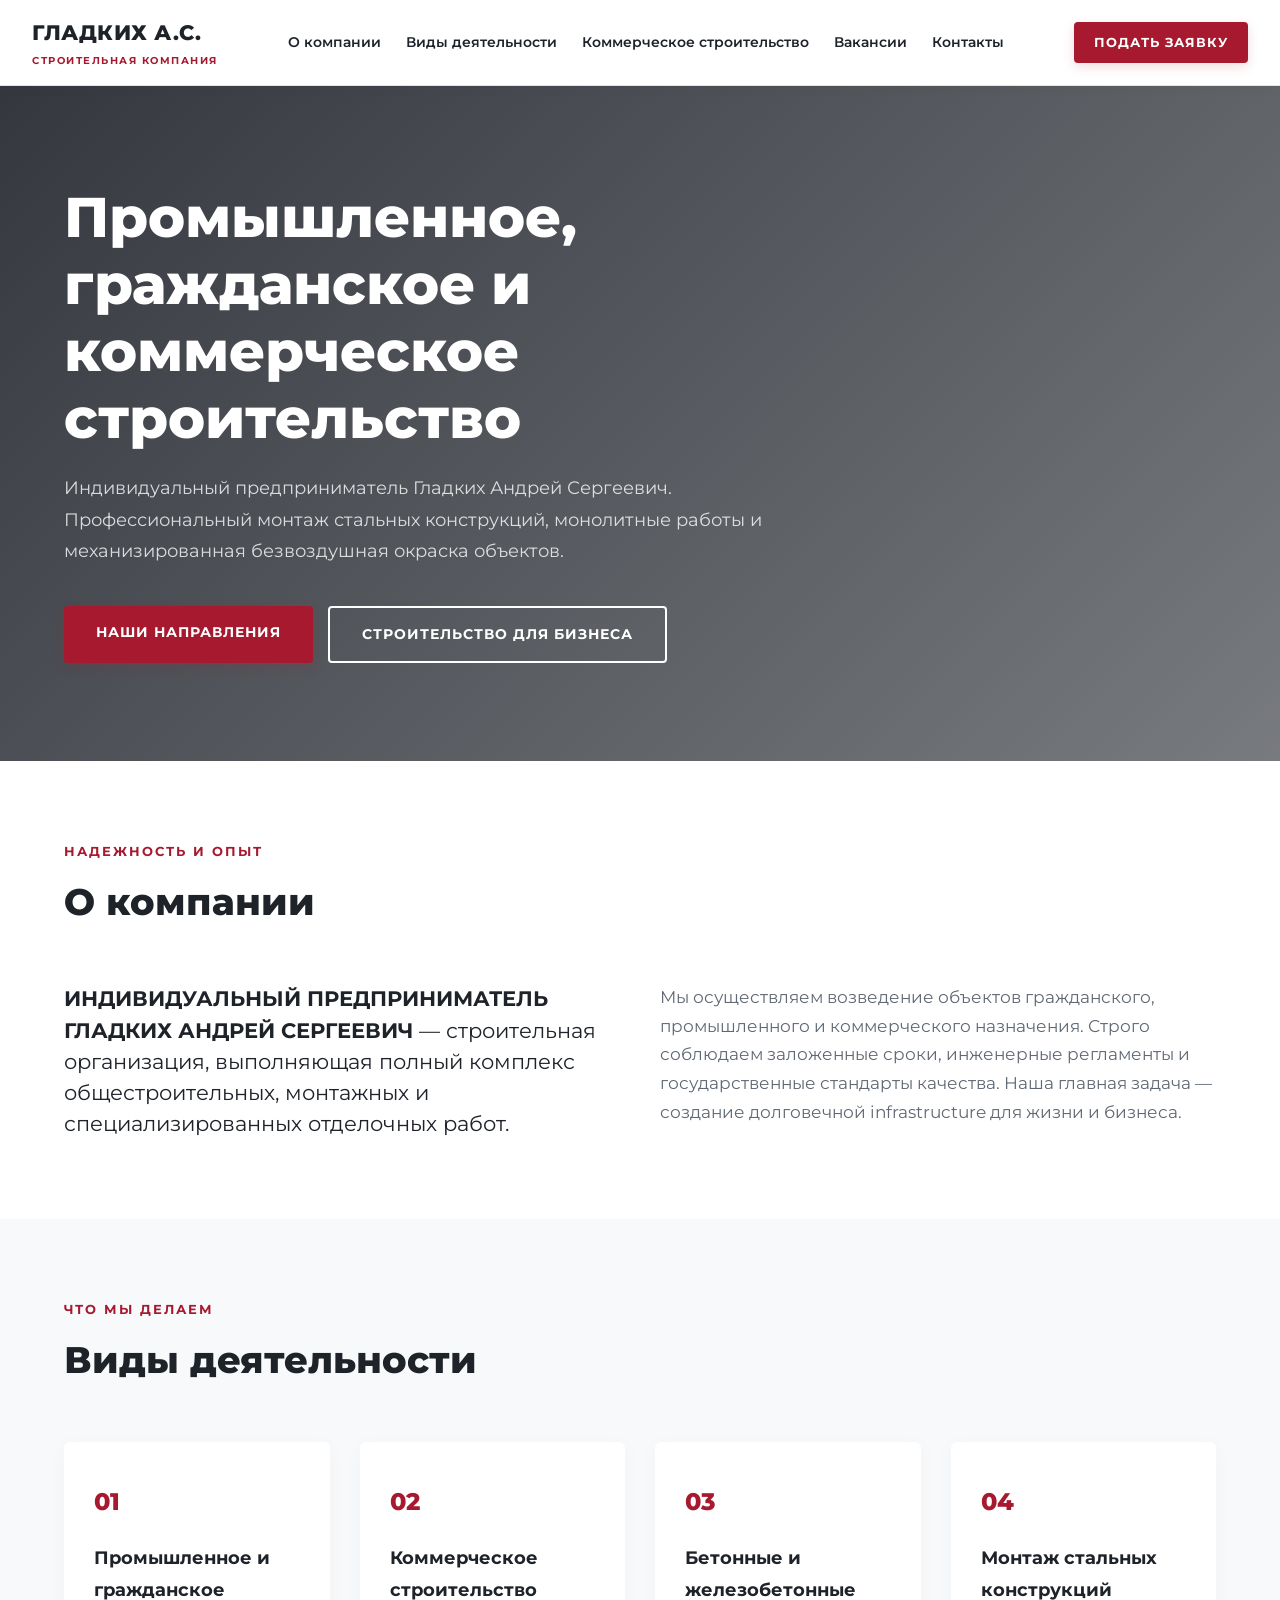
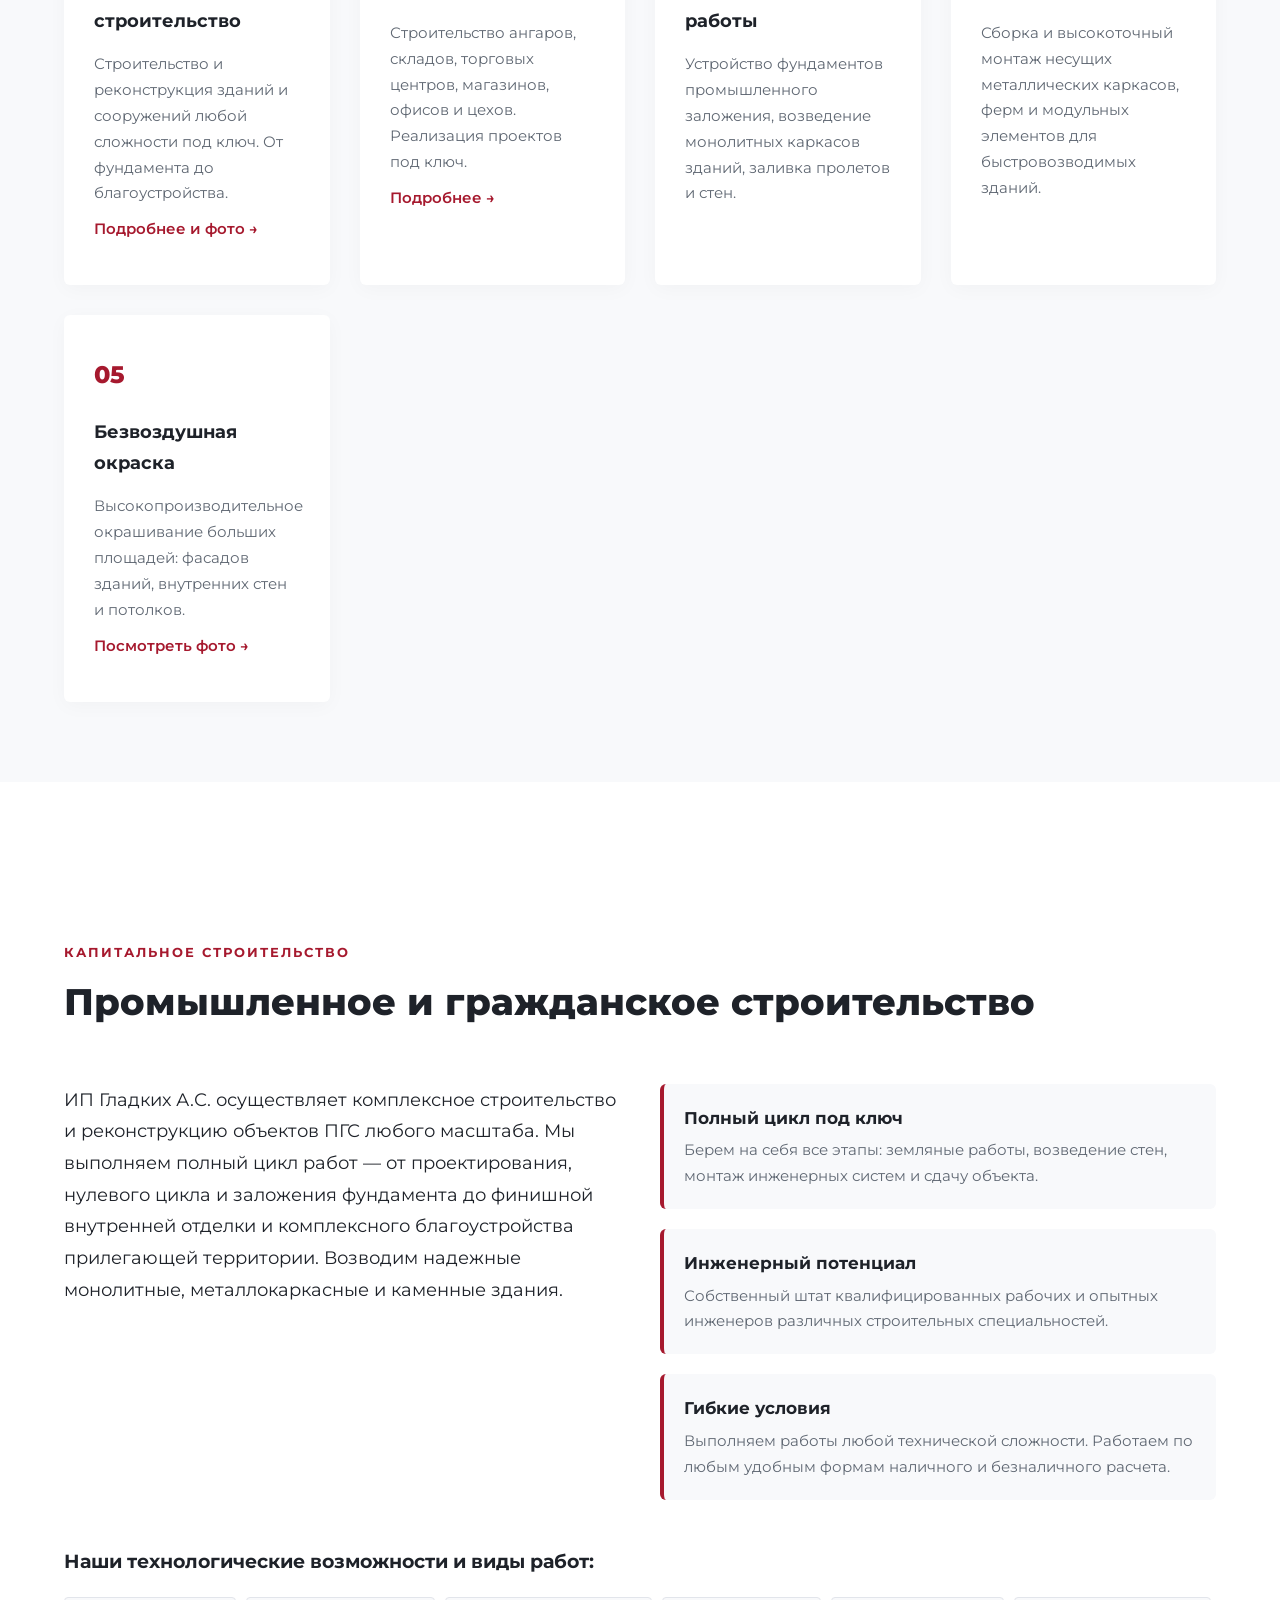
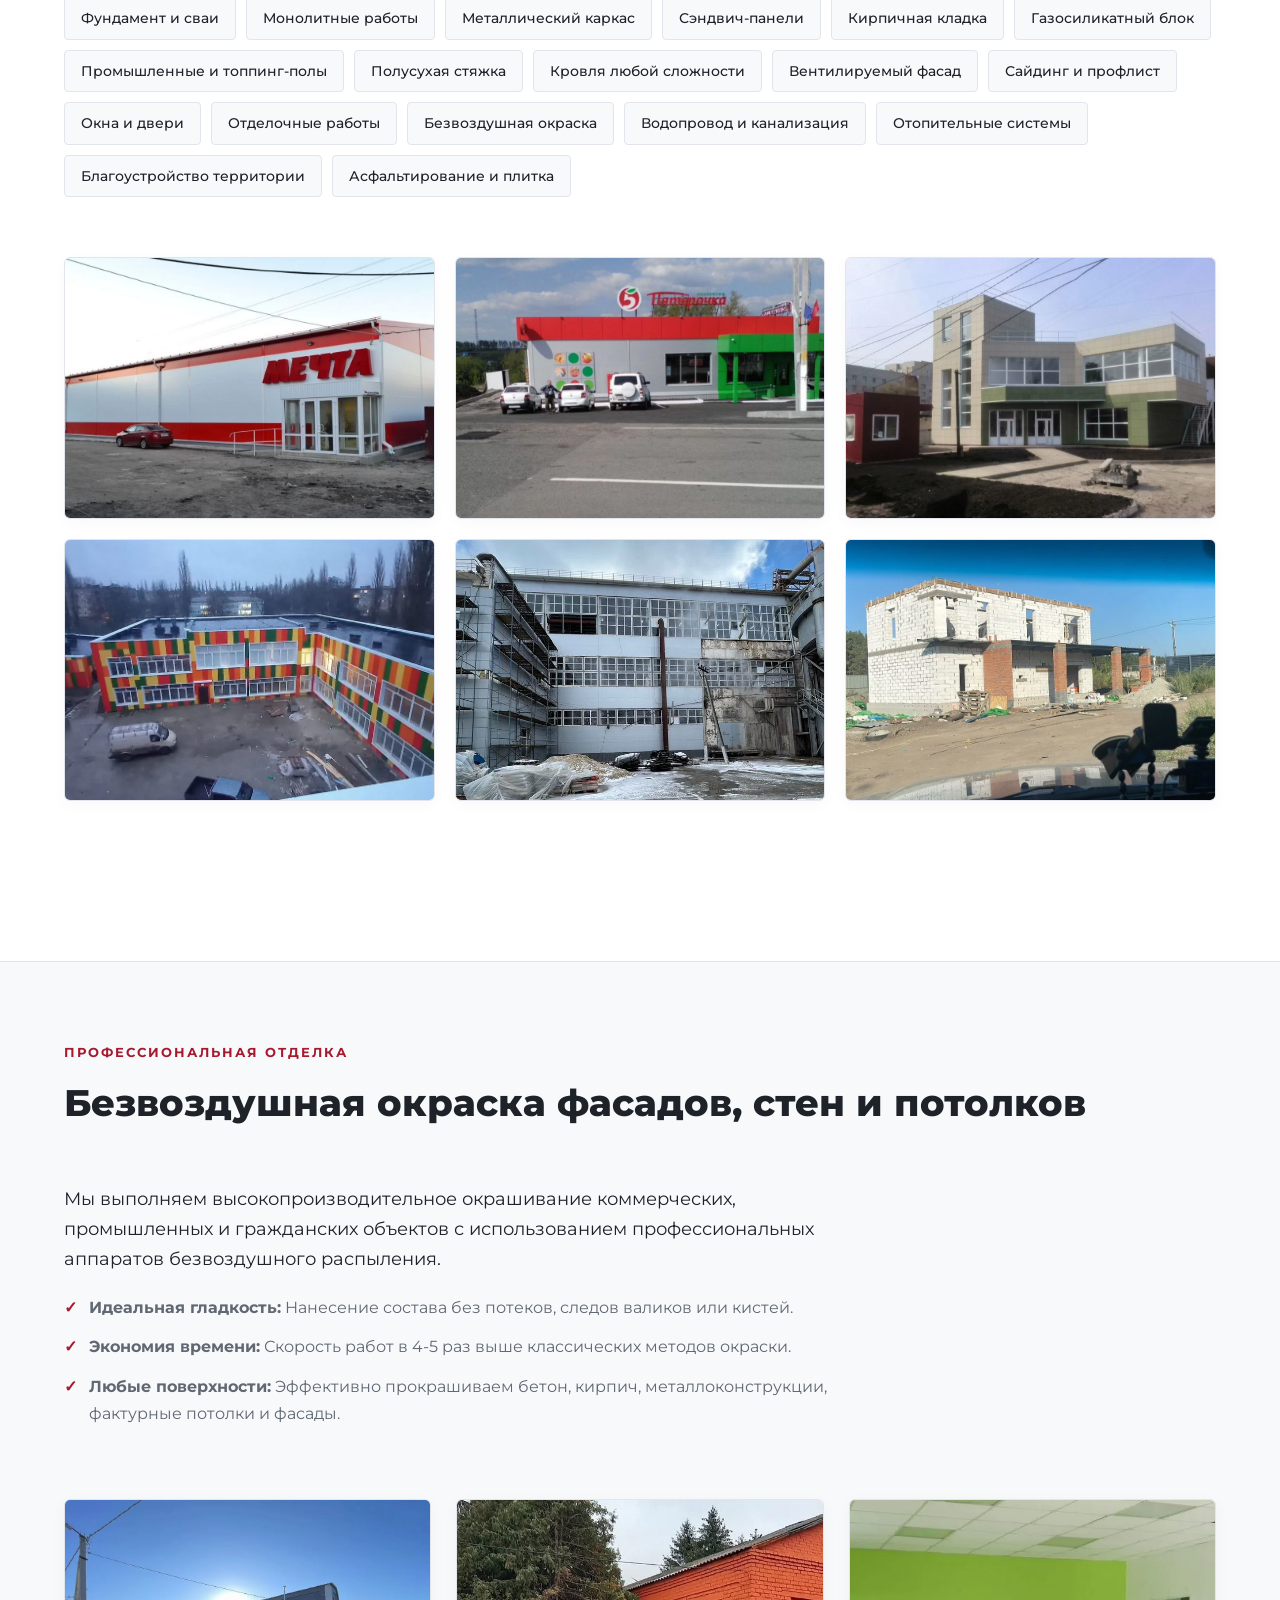
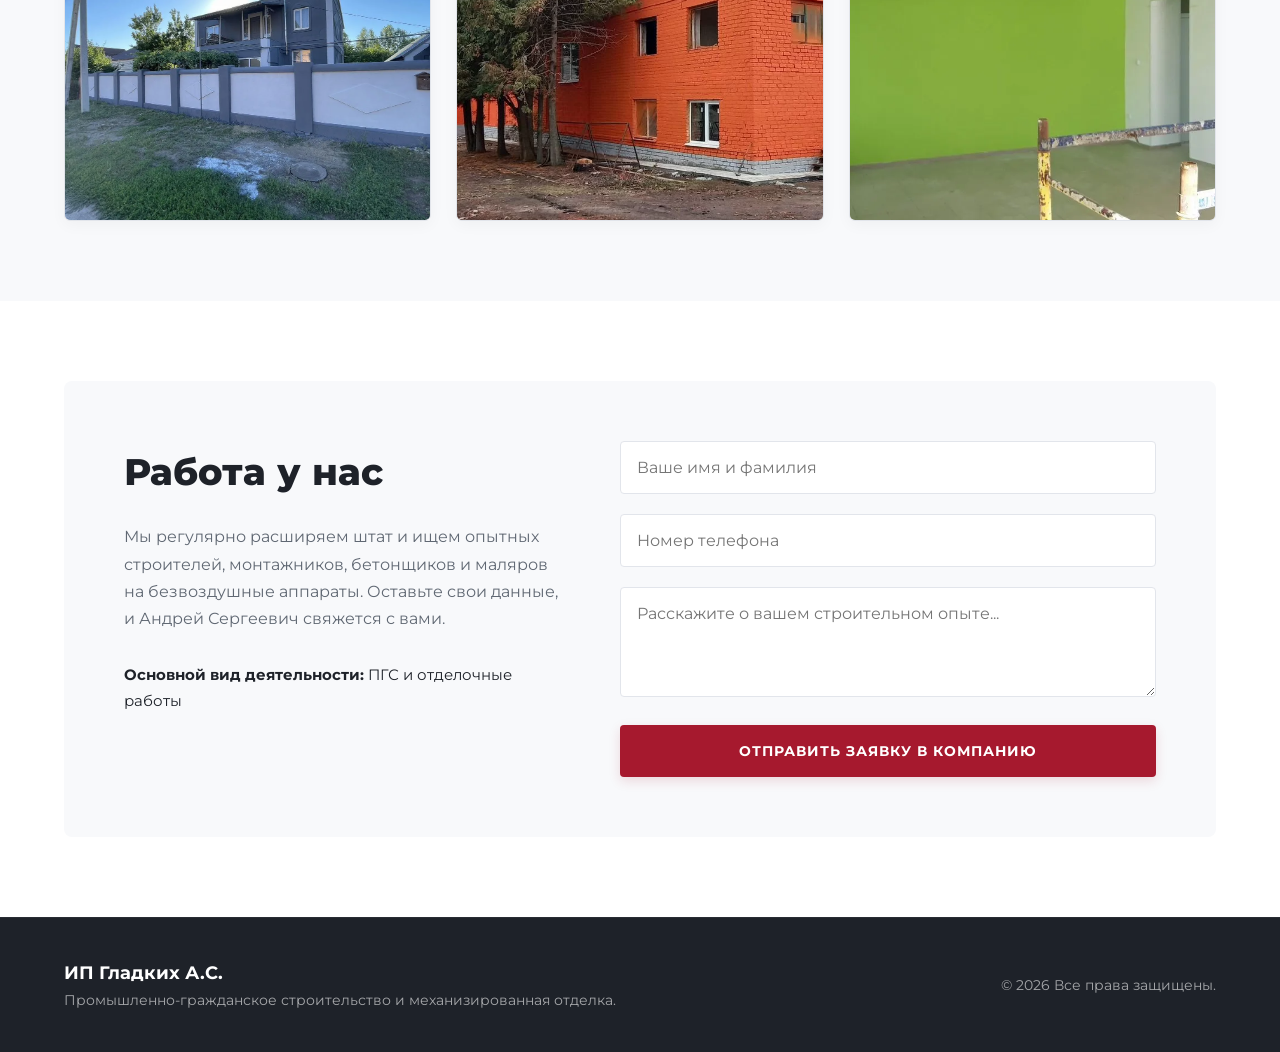
==== index.html @ ac4e5b68 "Add files via upload" ====
<!DOCTYPE html>
<html lang="ru">
<head>
    <meta charset="UTF-8">
    <meta name="viewport" content="width=device-width, initial-scale=1.0">
    <title>ИП Гладких А.С. — Строительная компания</title>
    <link href="https://fonts.googleapis.com/css2?family=Montserrat:wght@400;500;600;700;800&display=swap" rel="stylesheet">
    <link rel="stylesheet" href="style.css">
</head>
<body>

    <header>
        <div class="container header-container">
            <div class="logo">
                <strong>ГЛАДКИХ А.С.</strong>
                <span>СТРОИТЕЛЬНАЯ КОМПАНИЯ</span>
            </div>
            <nav>
                <a href="#about">О компании</a>
                <a href="#services">Виды деятельности</a>
                <a href="commercial.html">Коммерческое строительство</a>
                <a href="#vacancy">Вакансии</a>
                <a href="contacts.html">Контакты</a>
            </nav>
            <div class="header-contacts">
                <a href="#vacancy" class="btn btn-header">Подать заявку</a>
            </div>
        </div>
    </header>

    <section class="hero">
        <div class="hero-overlay"></div>
        <div class="container hero-container">
            <h1>Промышленное, гражданское и коммерческое строительство</h1>
            <p>Индивидуальный предприниматель Гладких Андрей Сергеевич. Профессиональный монтаж стальных конструкций, монолитные работы и механизированная безвоздушная окраска объектов.</p>
            <div class="hero-buttons">
                <a href="#services" class="btn">Наши направления</a>
                <a href="commercial.html" class="btn btn-secondary">Строительство для бизнеса</a>
            </div>
        </div>
    </section>

    <section id="about" class="about">
        <div class="container">
            <div class="section-title-wrapper">
                <span class="section-subtitle">Надежность и опыт</span>
                <h2>О компании</h2>
            </div>
            <div class="about-grid">
                <div class="about-text-main">
                    <p><strong>ИНДИВИДУАЛЬНЫЙ ПРЕДПРИНИМАТЕЛЬ ГЛАДКИХ АНДРЕЙ СЕРГЕЕВИЧ</strong> — строительная организация, выполняющая полный комплекс общестроительных, монтажных и специализированных отделочных работ.</p>
                </div>
                <div class="about-text-sub">
                    <p>Мы осуществляем возведение объектов гражданского, промышленного и коммерческого назначения. Строго соблюдаем заложенные сроки, инженерные регламенты и государственные стандарты качества. Наша главная задача — создание долговечной infrastructure для жизни и бизнеса.</p>
                </div>
            </div>
        </div>
    </section>

    <section id="services" class="services">
        <div class="container">
            <div class="section-title-wrapper">
                <span class="section-subtitle">Что мы делаем</span>
                <h2>Виды деятельности</h2>
            </div>
            <div class="services-grid">
                <div class="service-card" onclick="document.getElementById('pgs').scrollIntoView({behavior: 'smooth'});" style="cursor: pointer;">
                    <div class="card-icon">01</div>
                    <h3>Промышленное и гражданское строительство</h3>
                    <p>Строительство и реконструкция зданий и сооружений любой сложности под ключ. От фундамента до благоустройства. <span style="color: #a6192e; font-weight: 600; display: block; margin-top: 10px;">Подробнее и фото &rarr;</span></p>
                </div>
                
                <div class="service-card" onclick="window.location.href='commercial.html';" style="cursor: pointer;">
                    <div class="card-icon">02</div>
                    <h3>Коммерческое строительство</h3>
                    <p>Строительство ангаров, складов, торговых центров, магазинов, офисов и цехов. Реализация проектов под ключ. <span style="color: #a6192e; font-weight: 600; display: block; margin-top: 10px;">Подробнее &rarr;</span></p>
                </div>
                
                <div class="service-card">
                    <div class="card-icon">03</div>
                    <h3>Бетонные и железобетонные работы</h3>
                    <p>Устройство фундаментов промышленного заложения, возведение монолитных каркасов зданий, заливка пролетов и стен.</p>
                </div>
                
                <div class="service-card">
                    <div class="card-icon">04</div>
                    <h3>Монтаж стальных конструкций</h3>
                    <p>Сборка и высокоточный монтаж несущих металлических каркасов, ферм и модульных элементов для быстровозводимых зданий.</p>
                </div>

                <div class="service-card" onclick="document.getElementById('painting').scrollIntoView({behavior: 'smooth'});" style="cursor: pointer;">
                    <div class="card-icon">05</div>
                    <h3>Безвоздушная окраска</h3>
                    <p>Высокопроизводительное окрашивание больших площадей: фасадов зданий, внутренних стен и потолков. <span style="color: #a6192e; font-weight: 600; display: block; margin-top: 10px;">Посмотреть фото &rarr;</span></p>
                </div>
            </div>
        </div>
    </section>

    <section id="pgs" class="pgs-section">
        <div class="container">
            <div class="section-title-wrapper">
                <span class="section-subtitle">Капитальное строительство</span>
                <h2>Промышленное и гражданское строительство</h2>
            </div>
            
            <div class="pgs-content">
                <div class="pgs-info-block">
                    <div class="pgs-text">
                        <p>ИП Гладких А.С. осуществляет комплексное строительство и реконструкцию объектов ПГС любого масштаба. Мы выполняем полный цикл работ — от проектирования, нулевого цикла и заложения фундамента до финишной внутренней отделки и комплексного благоустройства прилегающей территории. Возводим надежные монолитные, металлокаркасные и каменные здания.</p>
                    </div>
                    
                    <div class="pgs-features">
                        <div class="feature-item">
                            <h4>Полный цикл под ключ</h4>
                            <p>Берем на себя все этапы: земляные работы, возведение стен, монтаж инженерных систем и сдачу объекта.</p>
                        </div>
                        <div class="feature-item">
                            <h4>Инженерный потенциал</h4>
                            <p>Собственный штат квалифицированных рабочих и опытных инженеров различных строительных специальностей.</p>
                        </div>
                        <div class="feature-item">
                            <h4>Гибкие условия</h4>
                            <p>Выполняем работы любой технической сложности. Работаем по любым удобным формам наличного и безналичного расчета.</p>
                        </div>
                    </div>
                </div>

                <div class="pgs-tags-container">
                    <h3>Наши технологические возможности и виды работ:</h3>
                    <div class="pgs-tags">
                        <span>Фундамент и сваи</span><span>Монолитные работы</span><span>Металлический каркас</span>
                        <span>Сэндвич-панели</span><span>Кирпичная кладка</span><span>Газосиликатный блок</span>
                        <span>Промышленные и топпинг-полы</span><span>Полусухая стяжка</span><span>Кровля любой сложности</span>
                        <span>Вентилируемый фасад</span><span>Сайдинг и профлист</span><span>Окна и двери</span>
                        <span>Отделочные работы</span><span>Безвоздушная окраска</span><span>Водопровод и канализация</span>
                        <span>Отопительные системы</span><span>Благоустройство территории</span><span>Асфальтирование и плитка</span>
                    </div>
                </div>
                
                <div class="pgs-gallery">
                    <div class="gallery-item"><img src="image/4.png" alt="Строительный объект"></div>
                    <div class="gallery-item"><img src="image/5.png" alt="Строительный объект"></div>
                    <div class="gallery-item"><img src="image/6.png" alt="Строительный объект"></div>
                    <div class="gallery-item"><img src="image/7.png" alt="Строительный объект"></div>
                    <div class="gallery-item"><img src="image/8.png" alt="Строительный объект"></div>
                    <div class="gallery-item"><img src="image/9.png" alt="Строительный объект"></div>
                </div>
            </div>
        </div>
    </section>

    <section id="painting" class="painting-section">
        <div class="container">
            <div class="section-title-wrapper">
                <span class="section-subtitle">Профессиональная отделка</span>
                <h2>Безвоздушная окраска фасадов, стен и потолков</h2>
            </div>
            
            <div class="painting-content">
                <div class="painting-text">
                    <p>Мы выполняем высокопроизводительное окрашивание коммерческих, промышленных и гражданских объектов с использованием профессиональных аппаратов безвоздушного распыления.</p>
                    <ul class="painting-advantages">
                        <li><strong>Идеальная гладкость:</strong> Нанесение состава без потеков, следов валиков или кистей.</li>
                        <li><strong>Экономия времени:</strong> Скорость работ в 4-5 раз выше классических методов окраски.</li>
                        <li><strong>Любые поверхности:</strong> Эффективно прокрашиваем бетон, кирпич, металлоконструкции, фактурные потолки и фасады.</li>
                    </ul>
                </div>
                
                <div class="painting-gallery">
                    <div class="gallery-item">
                        <img src="image/1.png" alt="Безвоздушная окраска">
                    </div>
                    <div class="gallery-item">
                        <img src="image/2.png" alt="Безвоздушная окраска">
                    </div>
                    <div class="gallery-item">
                        <img src="image/3.png" alt="Безвоздушная окраска">
                    </div>
                </div>
            </div>
        </div>
    </section>

    <section id="vacancy" class="vacancy">
        <div class="container">
            <div class="form-card">
                <div class="form-grid">
                    <div class="form-info">
                        <h2>Работа у нас</h2>
                        <p>Мы регулярно расширяем штат и ищем опытных строителей, монтажников, бетонщиков и маляров на безвоздушные аппараты. Оставьте свои данные, и Андрей Сергеевич свяжется с вами.</p>
                        <div class="contacts-list">
                            <div class="contact-item"><strong>Основной вид деятельности:</strong> ПГС и отделочные работы</div>
                        </div>
                    </div>
                    <div class="form-inputs-block">
                        <form id="jobForm">
                            <div class="form-group">
                                <input type="text" id="name" required placeholder="Ваше имя и фамилия">
                            </div>
                            <div class="form-group">
                                <input type="tel" id="phone" required placeholder="Номер телефона">
                            </div>
                            <div class="form-group">
                                <textarea id="experience" rows="4" placeholder="Расскажите о вашем строительном опыте..."></textarea>
                            </div>
                            <button type="submit" class="btn btn-form">Отправить заявку в компанию</button>
                        </form>
                        <div id="formMessage" class="hidden"></div>
                    </div>
                </div>
            </div>
        </div>
    </section>

    <footer>
        <div class="container footer-container">
            <div class="footer-left">
                <strong>ИП Гладких А.С.</strong>
                <p>Промышленно-гражданское строительство и механизированная отделка.</p>
            </div>
            <div class="footer-right">
                <p>&copy; 2026 Все права защищены.</p>
            </div>
        </div>
    </footer>

    <script src="script.js"></script>
</body>
</html>
---- style.css ----
/* СТИЛЬ СТРОИ КОМПАНИИ */
:root {
    --primary-color: #a6192e;     
    --primary-hover: #821020;     
    --dark-color: #1e2229;
    --light-bg: #f8f9fb;
    --white: #ffffff;
    --text-muted: #606873;  
    --border-color: #e2e5eb;
    --font-family: 'Montserrat', sans-serif;
}

* {
    margin: 0;
    padding: 0;
    box-sizing: border-box;
    font-family: var(--font-family);
}

html {
    scroll-behavior: smooth;
}

body {
    background-color: var(--white);
    color: var(--dark-color);
    line-height: 1.7;
}

.container {
    width: 90%;
    max-width: 1200px;
    margin: 0 auto;
    padding: 80px 0;
}

/* КНОПКИ */
.btn {
    display: inline-block;
    background-color: var(--primary-color);
    color: var(--white);
    padding: 15px 32px;
    text-decoration: none;
    font-weight: 700;
    font-size: 0.85rem;
    text-transform: uppercase;
    letter-spacing: 1px;
    border-radius: 4px;
    transition: all 0.3s ease;
    border: none;
    cursor: pointer;
    box-shadow: 0 4px 12px rgba(166, 25, 46, 0.15);
}

.btn:hover {
    background-color: var(--primary-hover);
    transform: translateY(-2px);
    box-shadow: 0 6px 20px rgba(166, 25, 46, 0.3);
}

.btn-secondary {
    background-color: transparent;
    border: 2px solid var(--white);
    color: var(--white);
    box-shadow: none;
}

.btn-secondary:hover {
    background-color: var(--white);
    color: var(--dark-color);
    box-shadow: 0 6px 20px rgba(255, 255, 255, 0.2);
}

/* ШАПКА САЙТА */
header {
    background-color: var(--white);
    border-bottom: 1px solid var(--border-color);
    position: sticky;
    top: 0;
    z-index: 1000;
    box-shadow: 0 2px 15px rgba(0,0,0,0.03);
}

.header-container {
    padding: 15px 0;
    width: 95% !important;
    max-width: 100% !important;
    display: flex !important;
    justify-content: space-between !important;
    align-items: center !important;
    flex-wrap: nowrap !important;
}

.logo {
    display: flex;
    flex-direction: column;
    flex-shrink: 0 !important;
}

.logo strong {
    font-size: 1.3rem;
    font-weight: 800;
    letter-spacing: 0.5px;
    color: var(--dark-color);
}

.logo span {
    font-size: 0.65rem;
    color: var(--primary-color);
    font-weight: 700;
    letter-spacing: 1.5px;
    margin-top: 2px;
}

nav {
    display: flex !important;
    align-items: center !important;
    gap: 25px !important;
    flex-wrap: nowrap !important;
}

nav a {
    color: var(--dark-color);
    text-decoration: none;
    font-size: 0.85rem;
    font-weight: 600;
    transition: color 0.2s ease;
    white-space: nowrap !important;
    margin-right: 0 !important; 
}

nav a:hover {
    color: var(--primary-color);
}

.header-contacts {
    flex-shrink: 0 !important;
}

.btn-header {
    padding: 10px 20px;
    font-size: 0.8rem;
    white-space: nowrap !important; 
}

/* ГЛАВНЫЙ ЭКРАН */
.hero {
    position: relative;
    background: url('https://images.unsplash.com/photo-1504307651254-35680f356dfd?q=80&w=1600') no-repeat center center/cover;
    min-height: 75vh;
    display: flex;
    align-items: center;
    color: var(--white);
}

.hero-overlay {
    position: absolute;
    top: 0;
    left: 0;
    width: 100%;
    height: 100%;
    background: linear-gradient(135deg, rgba(30, 34, 41, 0.9) 0%, rgba(30, 34, 41, 0.6) 100%);
    z-index: 1;
}

.hero-container {
    position: relative;
    z-index: 2;
    padding: 40px 0;
}

.hero h1 {
    font-size: 3.5rem;
    font-weight: 800;
    line-height: 1.2;
    margin-bottom: 20px;
    max-width: 900px;
}

.hero p {
    font-size: 1.15rem;
    margin-bottom: 40px;
    max-width: 700px;
    color: rgba(255, 255, 255, 0.8);
}

.hero-buttons {
    display: flex;
    gap: 15px;
}

/* ОФОРМЛЕНИЕ ЗАГОЛОВКОВ СЕКЦИЙ */
.section-title-wrapper {
    margin-bottom: 50px;
}

.section-subtitle {
    display: block;
    color: var(--primary-color);
    font-size: 0.8rem;
    font-weight: 700;
    text-transform: uppercase;
    letter-spacing: 2px;
    margin-bottom: 8px;
}

h2 {
    font-size: 2.3rem;
    font-weight: 800;
    color: var(--dark-color);
}

/* СЕКЦИЯ "О КОМПАНИИ" */
.about {
    background-color: var(--white);
}

.about-grid {
    display: grid;
    grid-template-columns: 1fr 1fr;
    gap: 40px;
}

.about-text-main {
    font-size: 1.3rem;
    line-height: 1.5;
    color: var(--dark-color);
}

.about-text-sub {
    color: var(--text-muted);
    font-size: 1.05rem;
}

/* ВИДЫ ДЕЯТЕЛЬНОСТИ */
.services {
    background-color: var(--light-bg);
}

.services-grid {
    display: grid;
    grid-template-columns: repeat(auto-fit, minmax(260px, 1fr));
    gap: 30px;
}

.service-card {
    background-color: var(--white);
    padding: 40px 30px;
    border-radius: 6px;
    border-bottom: 3px solid transparent;
    box-shadow: 0 4px 20px rgba(0, 0, 0, 0.03);
    transition: all 0.3s ease;
}

.service-card:hover {
    transform: translateY(-5px);
    border-bottom-color: var(--primary-color);
    box-shadow: 0 10px 30px rgba(0, 0, 0, 0.08);
}

.card-icon {
    font-size: 1.5rem;
    font-weight: 800;
    color: var(--primary-color);
    margin-bottom: 20px;
}

.service-card h3 {
    font-size: 1.15rem;
    font-weight: 700;
    margin-bottom: 15px;
    color: var(--dark-color);
}

.service-card p {
    color: var(--text-muted);
    font-size: 0.95rem;
}

/* ФОРМА ЗАЯВОК */
.vacancy {
    background-color: var(--white);
}

.form-card {
    background-color: var(--light-bg);
    padding: 60px;
    border-radius: 8px;
}

.form-grid {
    display: grid;
    grid-template-columns: 1fr 1.2fr;
    gap: 50px;
}

.form-info h2 {
    margin-bottom: 20px;
}

.form-info p {
    color: var(--text-muted);
    margin-bottom: 30px;
}

.contacts-list {
    font-size: 0.95rem;
    color: var(--dark-color);
}

.form-group {
    margin-bottom: 20px;
}

.form-group input, .form-group textarea {
    width: 100%;
    padding: 16px;
    background-color: var(--white);
    border: 1px solid var(--border-color);
    border-radius: 4px;
    font-size: 1rem;
    color: var(--dark-color);
    transition: border-color 0.2s ease;
}

.form-group input:focus, .form-group textarea:focus {
    outline: none;
    border-color: var(--primary-color);
}

.btn-form {
    width: 100%;
    padding: 18px;
}

#formMessage {
    margin-top: 15px;
    padding: 15px;
    border-radius: 4px;
    text-align: center;
    font-weight: 600;
}
#formMessage.success { background-color: #e6f4ea; color: #137333; }
#formMessage.error { background-color: #fce8e6; color: #c5221f; }
.hidden { display: none; }

/* ПОДВАЛ САЙТА */
footer {
    background-color: var(--dark-color);
    color: rgba(255, 255, 255, 0.6);
    font-size: 0.9rem;
    border-top: 1px solid rgba(255, 255, 255, 0.05);
}

footer .container {
    padding: 40px 0;
    display: flex;
    justify-content: space-between;
    align-items: center;
}

footer strong {
    color: var(--white);
    font-size: 1.1rem;
}

/* СТИЛИ ДЛЯ КОММЕРЧЕСКОГО СТРОИТЕЛЬСТВА */

.commercial-hero {
    background-image: url('https://images.unsplash.com/photo-1486406146926-c627a92ad1ab?q=80&w=1600');
    min-height: 65vh;
}

.hero-badge {
    display: inline-block;
    background-color: var(--primary-color);
    color: var(--white);
    padding: 10px 20px;
    font-size: 1.1rem;
    font-weight: 700;
    margin-top: 15px;
    border-radius: 4px;
    text-transform: uppercase;
    letter-spacing: 0.5px;
}

.commercial-callout {
    background-color: #1e2229;
    color: var(--white);
    text-align: center;
}

.callout-wrapper {
    max-width: 900px;
    margin: 0 auto;
}

.callout-wrapper h2 {
    color: var(--white);
    font-size: 1.8rem;
    font-weight: 700;
    line-height: 1.4;
    margin-bottom: 15px;
}

.callout-wrapper p {
    color: rgba(255, 255, 255, 0.7);
    font-size: 1.05rem;
}

.object-grid {
    display: grid;
    grid-template-columns: repeat(auto-fit, minmax(270px, 1fr));
    gap: 30px;
}

.object-card {
    background-color: var(--white);
    border-radius: 6px;
    overflow: hidden;
    box-shadow: 0 4px 20px rgba(0, 0, 0, 0.04);
    transition: all 0.3s ease;
    border: 1px solid var(--border-color);
}

.object-card:hover {
    transform: translateY(-5px);
    box-shadow: 0 12px 30px rgba(166, 25, 46, 0.1);
}

.object-image-placeholder {
    height: 220px;
    background-color: #eaedf2;
    background-size: cover;
    background-position: center;
}

.img-done-1 { background-image: url('https://images.unsplash.com/photo-1497366216548-37526070297c?q=80&w=600'); }
.img-done-2 { background-image: url('https://images.unsplash.com/photo-1586528116311-ad8dd3c8310d?q=80&w=600'); }
.img-done-3 { background-image: url('https://images.unsplash.com/photo-1601584115197-04ecc0da31d7?q=80&w=600'); }
.img-done-4 { background-image: url('https://images.unsplash.com/photo-1517248135467-4c7edcad34c4?q=80&w=600'); }

.img-current-1 { background-image: url('https://images.unsplash.com/photo-1590069261209-f8e9b8642343?q=80&w=600'); }
.img-current-2 { background-image: url('https://images.unsplash.com/photo-1504307651254-35680f356dfd?q=80&w=600'); }
.img-current-3 { background-image: url('https://images.unsplash.com/photo-1541888946425-d81bb19240f5?q=80&w=600'); }
.img-current-4 { background-image: url('https://images.unsplash.com/photo-1503387762-592deb58ef4e?q=80&w=600'); }

.object-info {
    padding: 25px;
    position: relative;
}

.object-info h3 {
    font-size: 1.15rem;
    font-weight: 700;
    margin-bottom: 10px;
    color: var(--dark-color);
}

.object-info p {
    font-size: 0.9rem;
    color: var(--text-muted);
    line-height: 1.5;
}

.badge-status {
    display: inline-block;
    font-size: 0.7rem;
    font-weight: 700;
    text-transform: uppercase;
    background-color: rgba(166, 25, 46, 0.1);
    color: var(--primary-color);
    padding: 4px 8px;
    border-radius: 4px;
    margin-bottom: 12px;
    letter-spacing: 0.5px;
}

.commercial-footer-banner {
    background: linear-gradient(rgba(30, 34, 41, 0.85), rgba(30, 34, 41, 0.85)), url('https://images.unsplash.com/photo-1454165804606-c3d57bc86b40?q=80&w=1600');
    background-size: cover;
    background-position: center;
    color: var(--white);
    text-align: center;
    padding: 80px 0;
}

.commercial-footer-banner h2 {
    color: var(--white);
    font-size: 2.2rem;
    max-width: 800px;
    margin: 0 auto 20px auto;
}

.commercial-footer-banner p {
    color: rgba(255, 255, 255, 0.8);
    font-size: 1.1rem;
    margin-bottom: 30px;
}

/* СТИЛИ ДЛЯ БЕЗВОЗДУШНОЙ ОКРАСКИ */
.painting-section {
    background-color: var(--light-bg);
}

.painting-content {
    display: flex;
    flex-direction: column;
    gap: 40px;
}

.painting-text {
    max-width: 800px;
    font-size: 1.1rem;
    color: var(--dark-color);
}

.painting-advantages {
    margin-top: 20px;
    list-style: none;
}

.painting-advantages li {
    position: relative;
    padding-left: 25px;
    margin-bottom: 12px;
    font-size: 1rem;
    color: var(--text-muted);
}

.painting-advantages li::before {
    content: "✓";
    position: absolute;
    left: 0;
    color: var(--primary-color);
    font-weight: 800;
}

.painting-gallery {
    display: grid;
    grid-template-columns: repeat(auto-fit, minmax(280px, 1fr));
    gap: 25px;
    margin-top: 20px;
}

.gallery-item {
    background-color: var(--white);
    border-radius: 6px;
    overflow: hidden;
    box-shadow: 0 4px 15px rgba(0,0,0,0.04);
    border: 1px solid var(--border-color);
    transition: transform 0.3s ease, box-shadow 0.3s ease;
}

.gallery-item:hover {
    transform: translateY(-5px);
    box-shadow: 0 10px 25px rgba(166, 25, 46, 0.15);
}

.gallery-item img {
    width: 100%;
    height: 320px; 
    object-fit: cover;
    display: block;
}

@media (max-width: 768px) {
    .painting-gallery {
        grid-template-columns: 1fr;
    }
}

/* СТИЛИ ДЛЯ ПГС */
.pgs-section {
    background-color: var(--white);
    padding: 80px 0;
    border-bottom: 1px solid var(--border-color);
}

.pgs-content {
    display: flex;
    flex-direction: column;
    gap: 45px;
}

.pgs-info-block {
    display: grid;
    grid-template-columns: 1fr 1fr;
    gap: 40px;
}

.pgs-text p {
    font-size: 1.1rem;
    line-height: 1.8;
    color: var(--dark-color);
}

.pgs-features {
    display: flex;
    flex-direction: column;
    gap: 20px;
}

.feature-item {
    background-color: var(--light-bg);
    padding: 20px;
    border-radius: 6px;
    border-left: 4px solid var(--primary-color);
}

.feature-item h4 {
    font-size: 1.05rem;
    font-weight: 700;
    margin-bottom: 5px;
    color: var(--dark-color);
}

.feature-item p {
    font-size: 0.95rem;
    color: var(--text-muted);
    margin: 0;
}

.pgs-tags-container h3 {
    font-size: 1.2rem;
    font-weight: 700;
    margin-bottom: 20px;
    color: var(--dark-color);
}

.pgs-tags {
    display: flex;
    flex-wrap: wrap;
    gap: 10px;
}

.pgs-tags span {
    background-color: var(--light-bg);
    color: var(--dark-color);
    padding: 8px 16px;
    font-size: 0.9rem;
    font-weight: 500;
    border-radius: 4px;
    border: 1px solid var(--border-color);
    transition: all 0.3s ease;
}

.pgs-tags span:hover {
    background-color: var(--primary-color);
    color: var(--white);
    border-color: var(--primary-color);
}

.pgs-gallery {
    display: grid;
    grid-template-columns: repeat(auto-fit, minmax(320px, 1fr));
    gap: 20px;
    margin-top: 15px;
}

.pgs-gallery .gallery-item {
    background-color: var(--white);
    border-radius: 6px;
    overflow: hidden;
    box-shadow: 0 4px 15px rgba(0,0,0,0.03);
    border: 1px solid var(--border-color);
    transition: transform 0.3s ease, box-shadow 0.3s ease;
}

.pgs-gallery .gallery-item:hover {
    transform: translateY(-5px);
    box-shadow: 0 12px 25px rgba(166, 25, 46, 0.12);
}

.pgs-gallery .gallery-item img {
    width: 100%;
    height: 260px;
    object-fit: cover;
    display: block;
}

@media (max-width: 992px) {
    .pgs-info-block {
        grid-template-columns: 1fr;
    }
}

@media (max-width: 768px) {
    .pgs-gallery {
        grid-template-columns: 1fr;
    }
}

/* СТИЛИ ДЛЯ СТРАНИЦЫ КОНТАКТОВ */

.logo-link {
    text-decoration: none;
    color: inherit;
    display: flex;
    flex-direction: column;
}

.nav-active {
    color: var(--primary-color) !important;
    font-weight: 700;
}

.contacts-hero {
    position: relative;
    background-image: url('3.jpg');
    background-size: cover;
    background-position: center;
    background-repeat: no-repeat;
    padding: 100px 0;
    text-align: center;
    color: var(--white);
    overflow: hidden;
}

.contacts-hero-overlay {
    position: absolute;
    top: 0;
    left: 0;
    width: 100%;
    height: 100%;
    background: linear-gradient(rgba(30, 34, 41, 0.85), rgba(30, 34, 41, 0.85));
    z-index: 1;
}

.contacts-hero-container {
    position: relative;
    z-index: 2;
    display: flex;
    flex-direction: column;
    align-items: center;
    justify-content: center;
}

.contacts-hero h1 {
    font-size: 2.8rem;
    font-weight: 800;
    margin-bottom: 15px;
    letter-spacing: -0.5px;
    line-height: 1.2;
}

.contacts-hero p {
    font-size: 1.15rem;
    max-width: 600px;
    color: rgba(255, 255, 255, 0.85);
    margin: 0 auto;
    font-weight: 500;
}

.contacts-content {
    padding: 60px 0;
    background-color: var(--white);
}

.contacts-grid {
    display: grid;
    grid-template-columns: repeat(auto-fit, minmax(320px, 1fr));
    gap: 40px;
    align-items: start;
}

.contacts-info-side h2 {
    margin-bottom: 25px;
}

.contact-card-item {
    margin-bottom: 25px;
    background: var(--light-bg);
    padding: 20px;
    border-radius: 6px;
    border-left: 4px solid var(--primary-color);
}

.contact-card-item:last-child {
    margin-bottom: 0;
}

.card-label {
    display: block;
    font-size: 0.85rem;
    color: var(--text-muted);
    text-transform: uppercase;
    letter-spacing: 0.5px;
}

.card-phone {
    font-size: 1.4rem;
    color: var(--dark-color);
    text-decoration: none;
    font-weight: 700;
    display: block;
    margin-top: 5px;
    transition: color 0.2s;
}

.card-phone:hover, .card-email:hover {
    color: var(--primary-color);
}

.card-email {
    font-size: 1.1rem;
    color: var(--dark-color);
    text-decoration: none;
    font-weight: 600;
    display: block;
    margin-top: 5px;
    transition: color 0.2s;
}

.card-subtext {
    display: block;
    font-size: 0.85rem;
    color: var(--text-muted);
    margin-top: 5px;
}

.card-address {
    margin: 5px 0 0 0;
    font-size: 1rem;
    font-weight: 500;
    line-height: 1.5;
    color: var(--dark-color);
}

.requisites-side {
    background: var(--light-bg);
    padding: 30px;
    border-radius: 6px;
    border: 1px solid var(--border-color);
}

.requisites-side h2 {
    margin-bottom: 25px;
    font-size: 1.5rem;
}

.requisites-table {
    width: 100%;
    border-collapse: collapse;
    font-size: 0.95rem;
}

.requisites-table tr {
    border-bottom: 1px solid var(--border-color);
}

.requisites-table tr:last-child {
    border-bottom: none;
}

.table-label {
    padding: 12px 0;
    color: var(--text-muted);
    width: 35%;
}

.table-value {
    padding: 12px 0;
    font-weight: 600;
    color: var(--dark-color);
    line-height: 1.4;
}

.code-font {
    font-family: monospace;
    font-size: 1.05rem;
}

@media (max-width: 768px) {
    .contacts-hero {
        padding: 70px 0;
    }
    .contacts-hero h1 {
        font-size: 2rem;
    }
    .contacts-hero p {
        font-size: 1rem;
    }
    .requisites-side {
        padding: 20px;
    }
}

.header-container {
    display: flex;
    justify-content: space-between;
    align-items: center;
    flex-wrap: nowrap; 
}

header nav {
    display: flex;
    align-items: center;
    gap: 15px;
    flex-wrap: nowrap;
}

header nav a {
    white-space: nowrap;
    text-decoration: none;
}

/* АДАПТИВНОСТЬ */
@media (max-width: 992px) {
    .hero h1 { font-size: 2.5rem; }
    .about-grid, .form-grid { grid-template-columns: 1fr; gap: 30px; }
    .form-card { padding: 30px; }
}

@media (max-width: 768px) {
    .header-container { flex-direction: column; gap: 15px; text-align: center; }
    nav a { margin: 0 10px; }
    .hero-buttons { flex-direction: column; }
    footer .container { flex-direction: column; gap: 20px; text-align: center; }
}
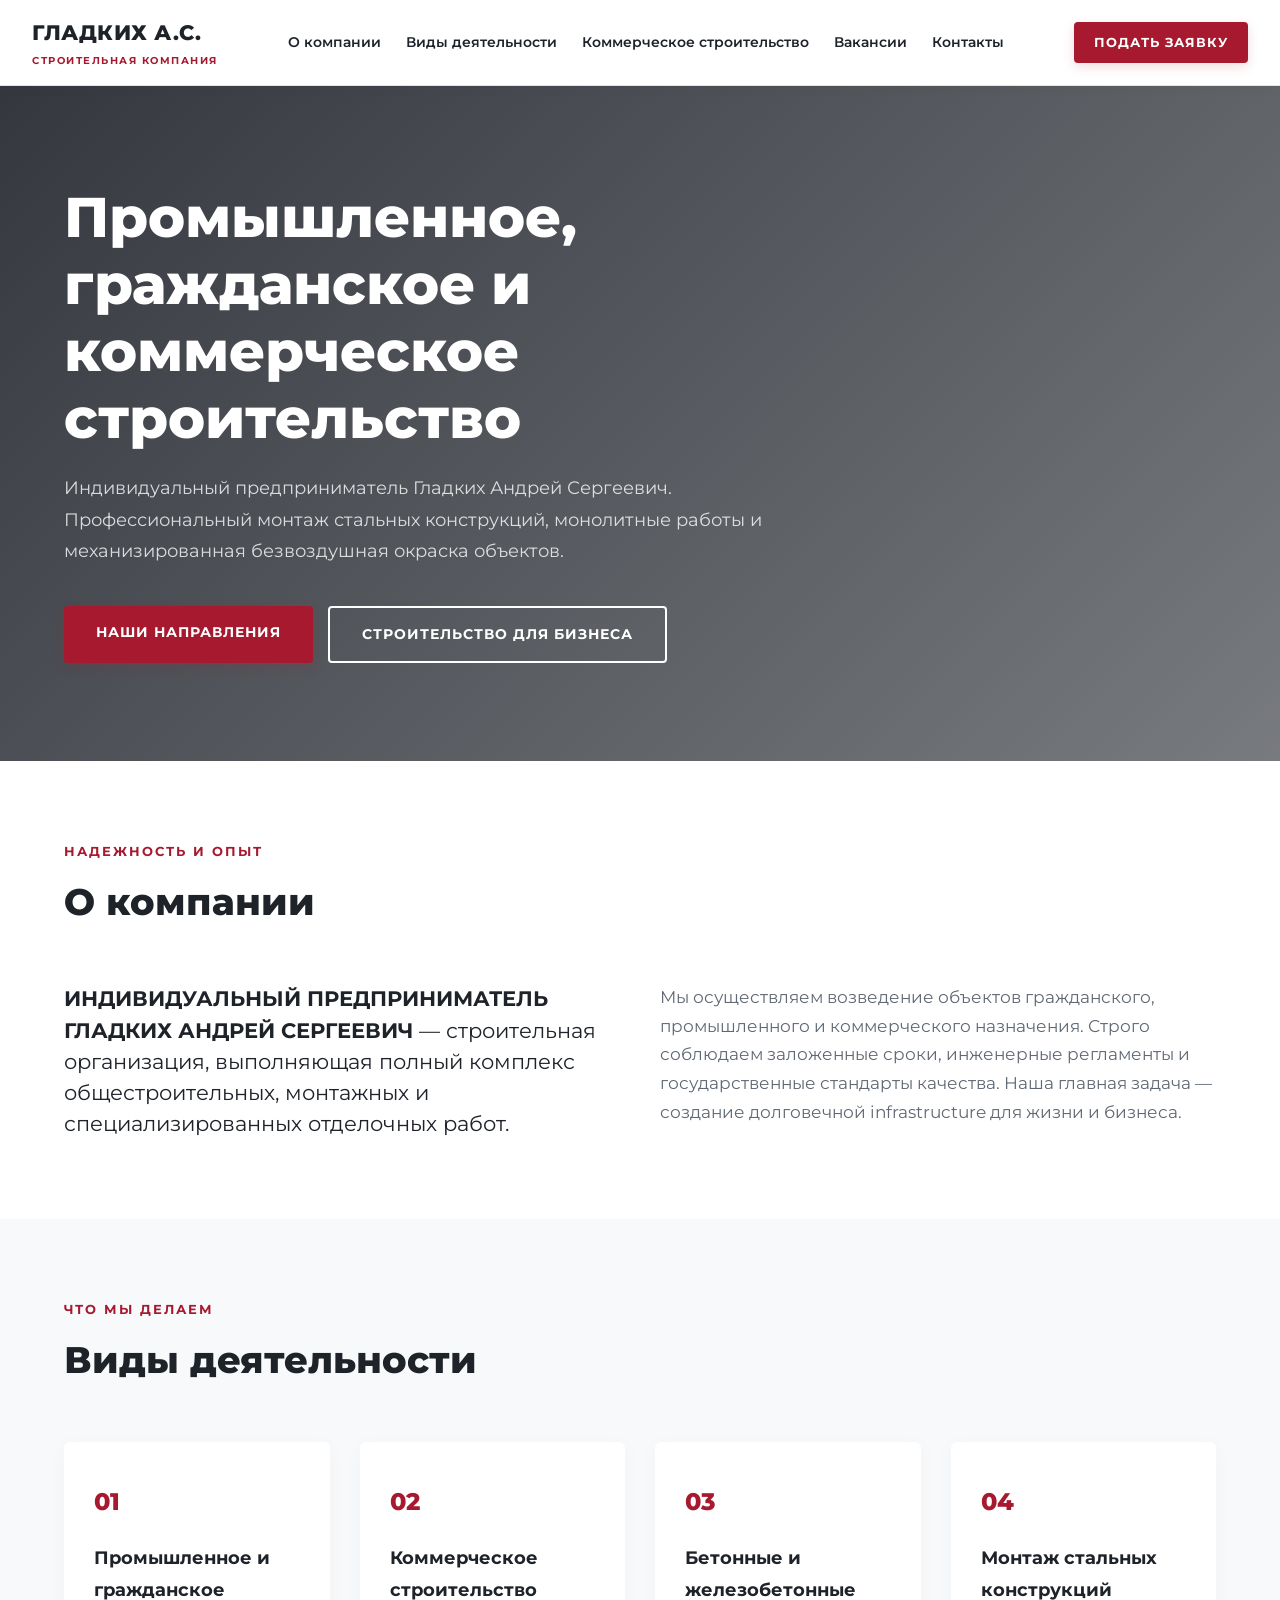
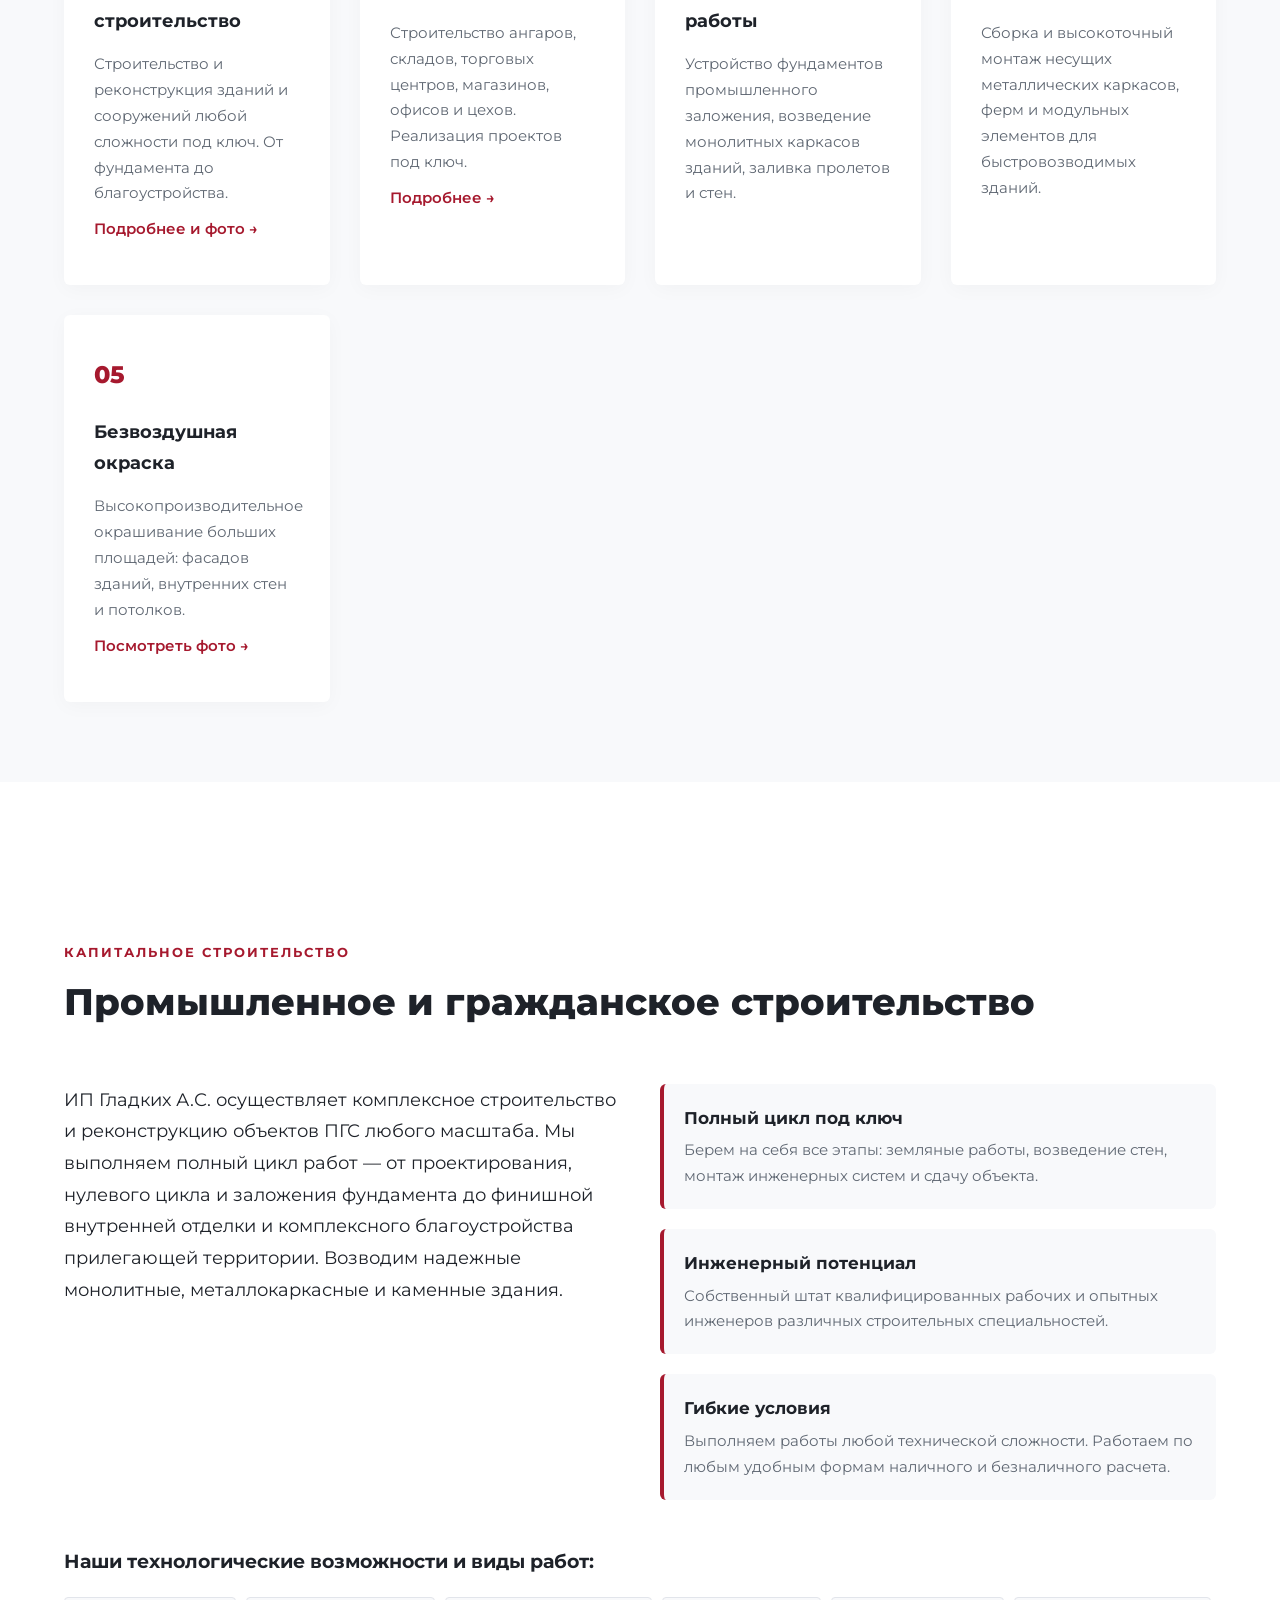
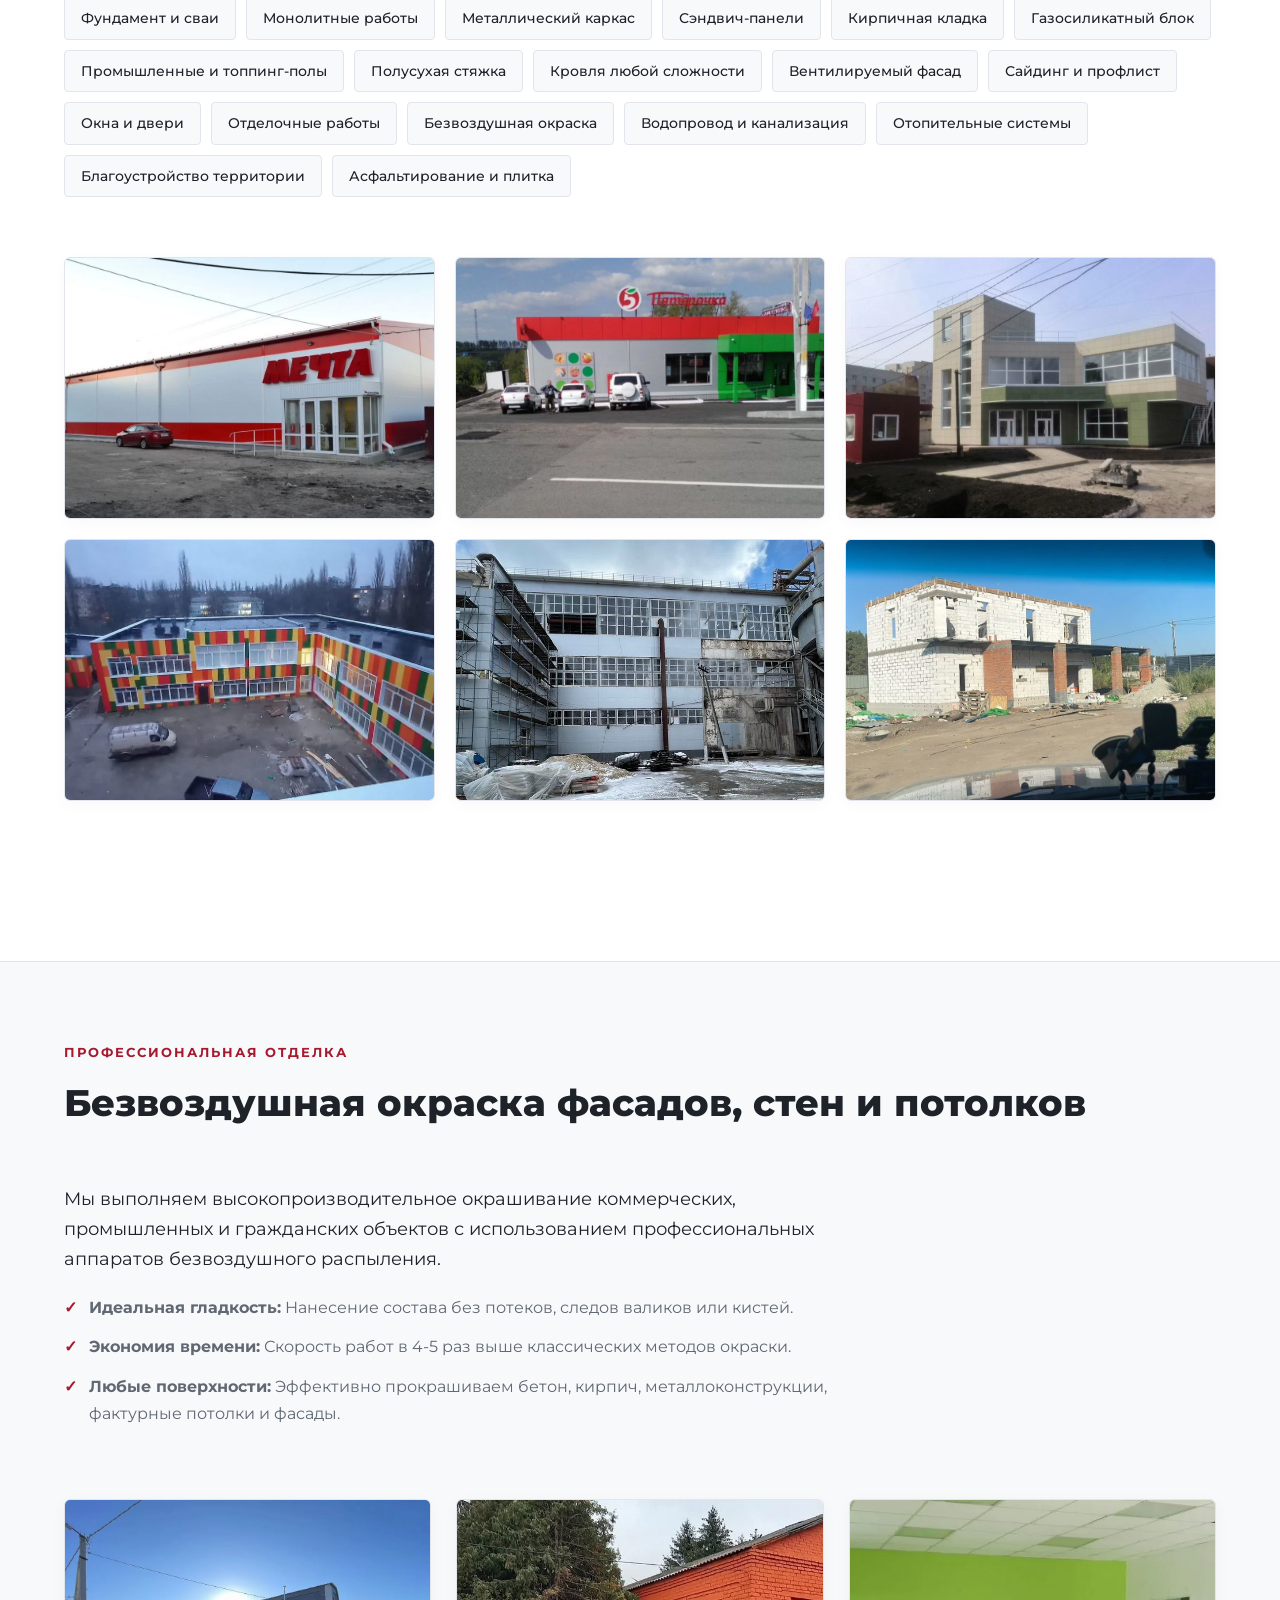
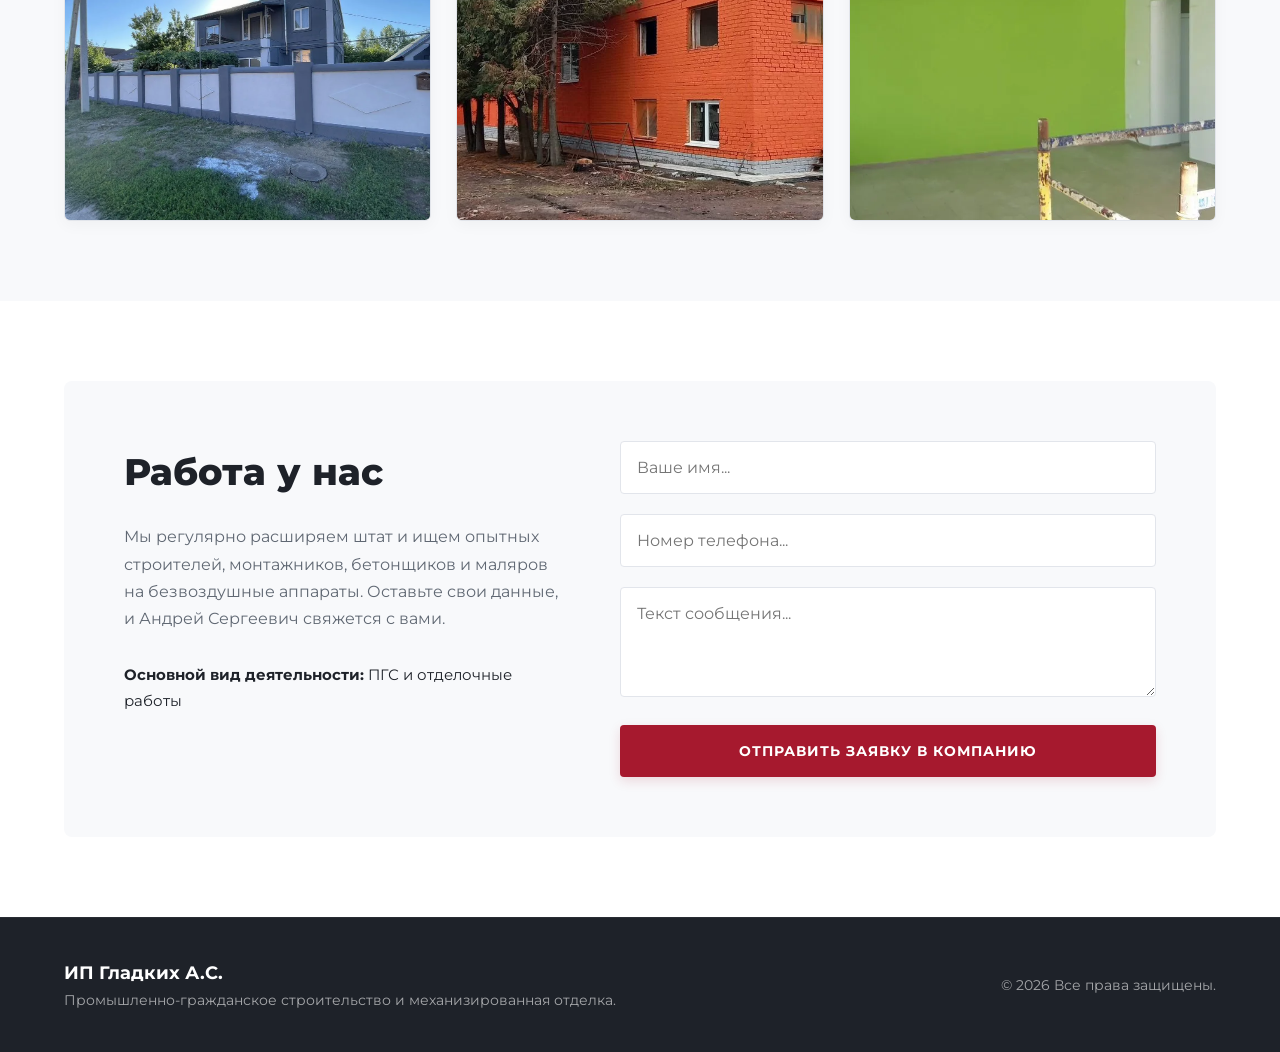
==== commit bd96d723: "Add files via upload" ====
--- a/index.html
+++ b/index.html
@@ -194,15 +194,17 @@
                         </div>
                     </div>
                     <div class="form-inputs-block">
-                        <form id="jobForm">
+                        <form id="jobForm" action="https://formspree.io/f/xdajvgao" method="POST">
+                            <input type="hidden" name="_subject" value="Заявка с сайта Гладких А.С.">
+                            
                             <div class="form-group">
-                                <input type="text" id="name" required placeholder="Ваше имя и фамилия">
+                                <input type="text" id="name" name="Имя/Компания" required placeholder="Ваше имя...">
                             </div>
                             <div class="form-group">
-                                <input type="tel" id="phone" required placeholder="Номер телефона">
+                                <input type="tel" id="phone" name="Телефон" required placeholder="Номер телефона...">
                             </div>
                             <div class="form-group">
-                                <textarea id="experience" rows="4" placeholder="Расскажите о вашем строительном опыте..."></textarea>
+                                <textarea id="experience" name="Сообщение/Опыт" rows="4" placeholder="Текст сообщения..."></textarea>
                             </div>
                             <button type="submit" class="btn btn-form">Отправить заявку в компанию</button>
                         </form>
